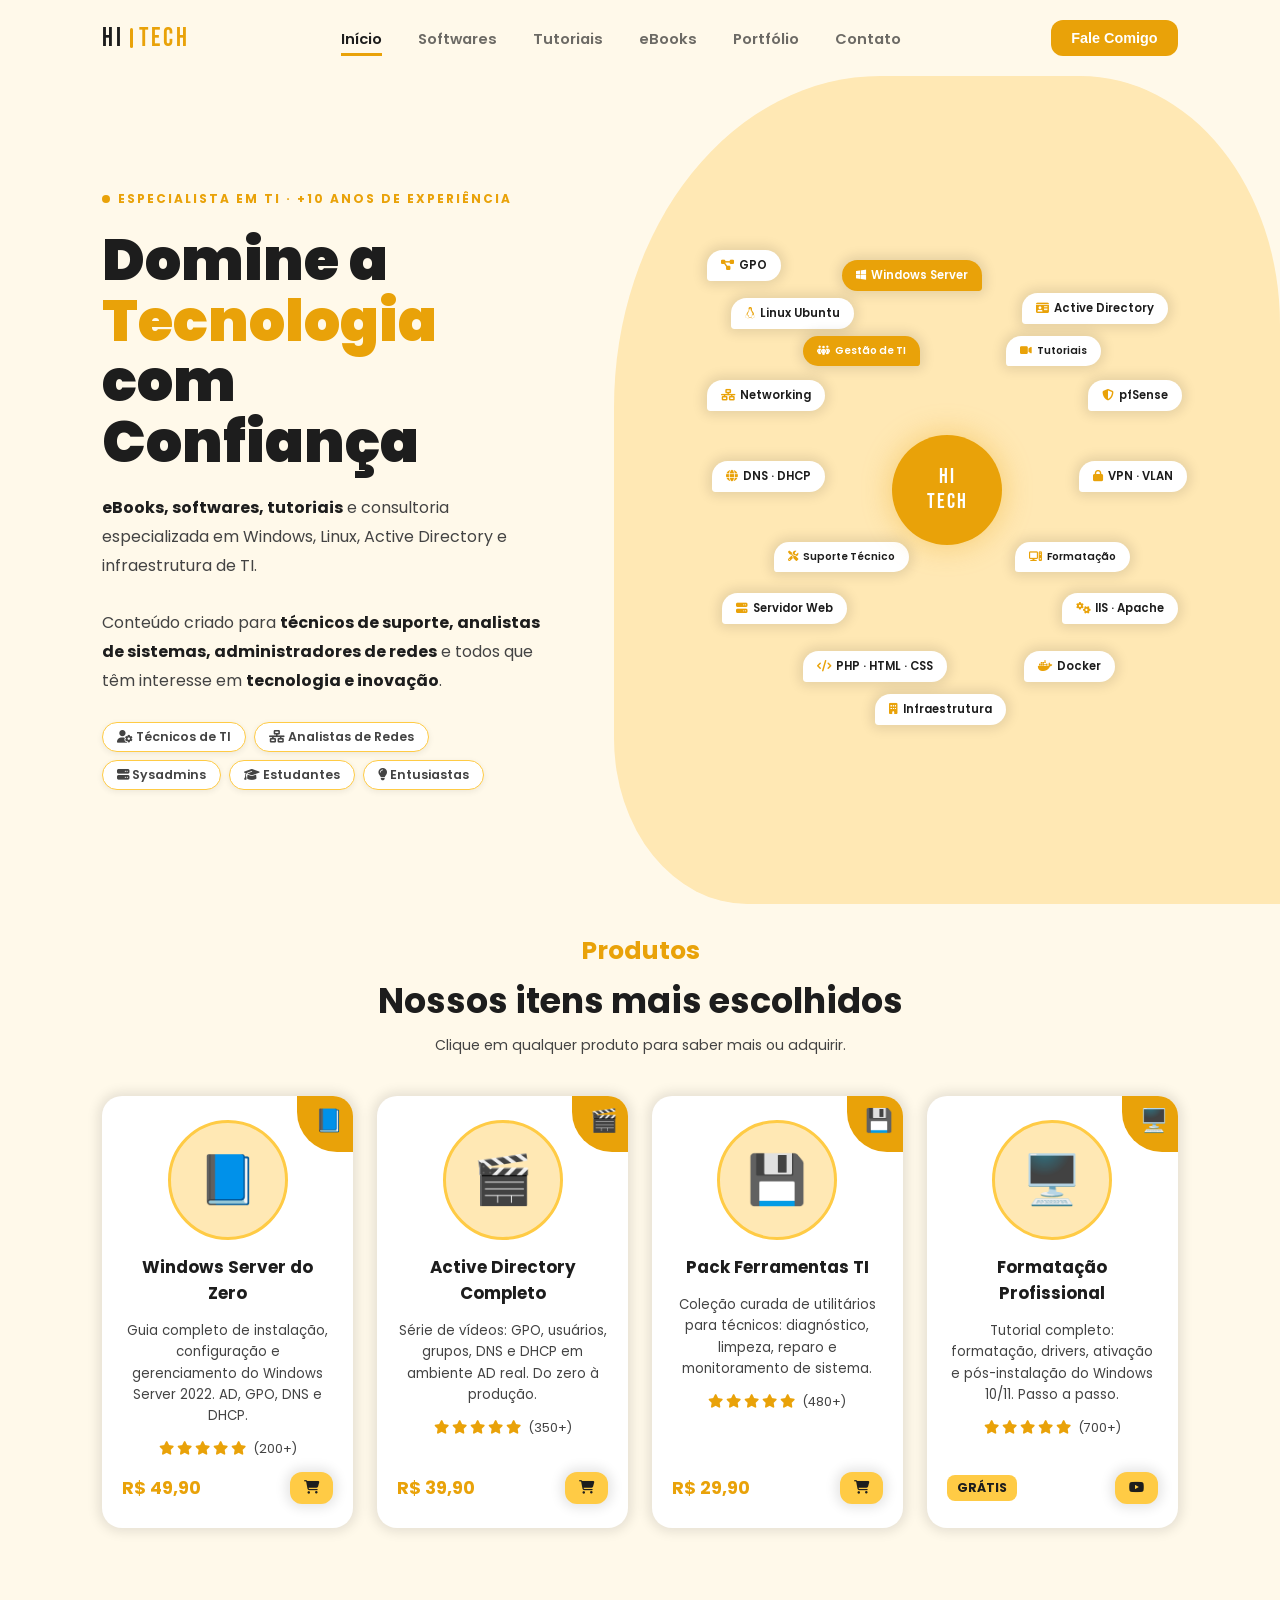
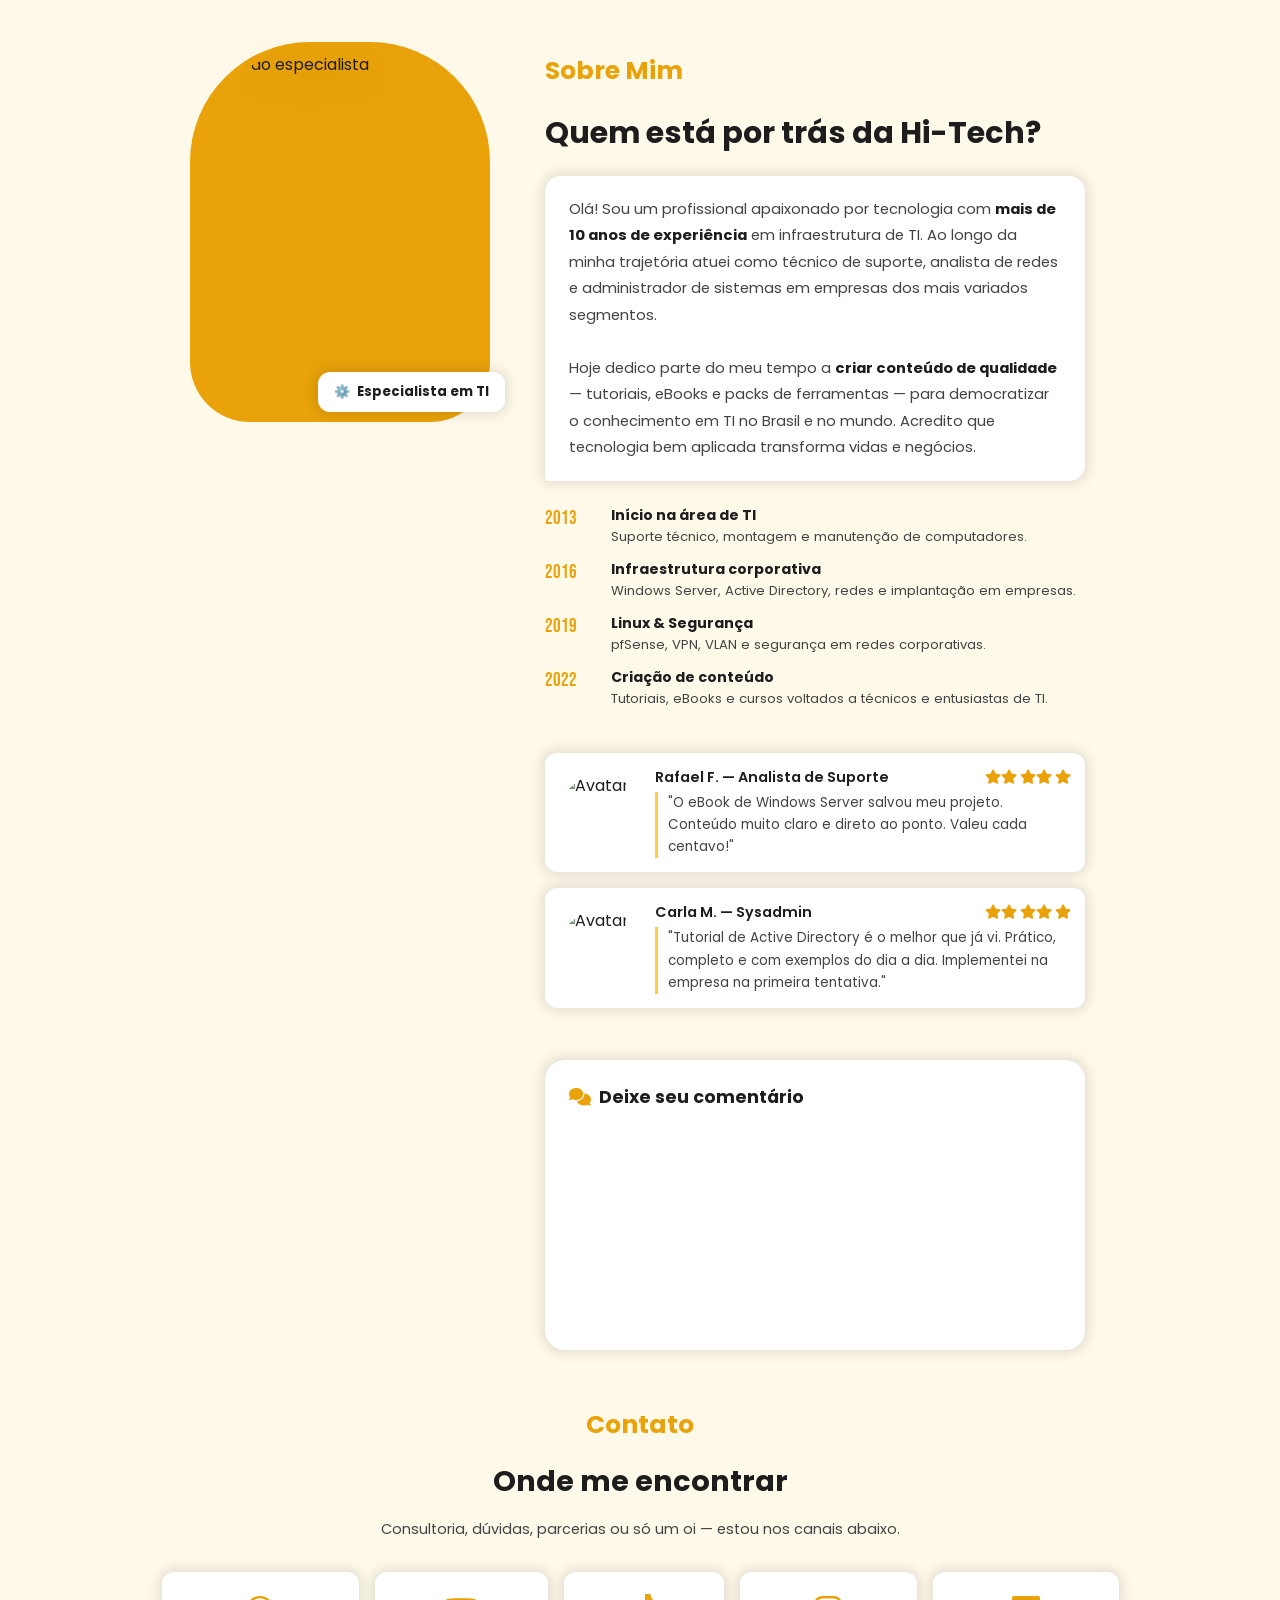
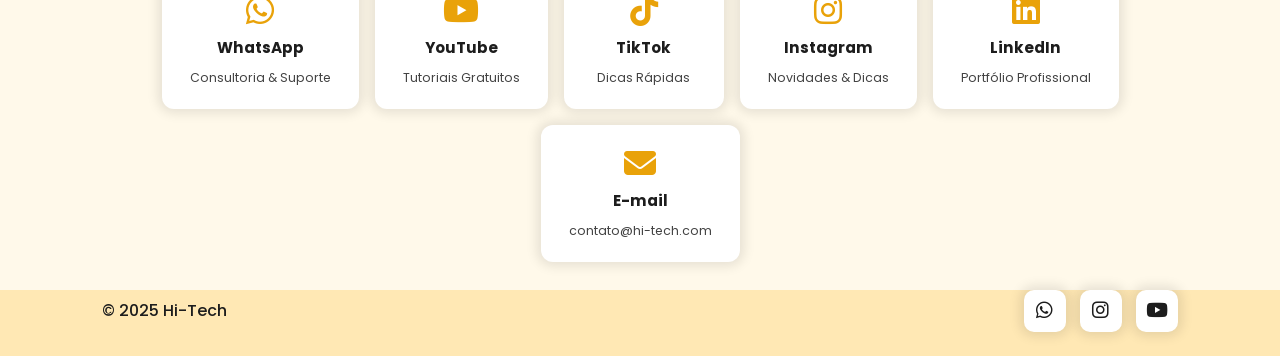
==== index.html @ 8434e44f "Inicioa de Upload da Landing page no Github" ====
<!DOCTYPE html>
<html lang="pt-br">
<head>
  <meta charset="UTF-8" />
  <meta name="viewport" content="width=device-width, initial-scale=1.0" />
  <title>Hi-Tech | Tecnologia & Soluções</title>

  <!-- Font Awesome -->
  <link rel="stylesheet" href="https://cdnjs.cloudflare.com/ajax/libs/font-awesome/6.5.1/css/all.min.css" crossorigin="anonymous" referrerpolicy="no-referrer" />
  <!-- Google Fonts -->
  <link href="https://fonts.googleapis.com/css2?family=Poppins:wght@300;400;500;600;700;800;900&family=Bebas+Neue&display=swap" rel="stylesheet" />
  <!-- jQuery + ScrollReveal -->
  <script src="https://cdnjs.cloudflare.com/ajax/libs/jquery/3.7.1/jquery.min.js" crossorigin="anonymous"></script>
  <script src="https://unpkg.com/scrollreveal"></script>

  <style>
    /* =============================================
       VARIÁVEIS — edite aqui para trocar cores
       ============================================= */
    :root {
      --primary-bg:   #fff9ea;   /* fundo geral */
      --secondary-bg: #ffe8b4;   /* fundo secundário / footer */
      --accent:       #e9a209;   /* laranja/dourado (destaques) */
      --accent-light: #ffcb45;   /* laranja claro (botões) */
      --accent-hover: #f8d477;   /* hover dos botões */
      --dark:         #1d1d1d;   /* texto escuro */
      --white:        #ffffff;
      --muted:        #434343;
      --shadow:       0 0 12px 4px rgba(0,0,0,.10);
      --radius:       12px;
    }

    /* =============================================
       RESET & BASE
       ============================================= */
    *, *::before, *::after { margin:0; padding:0; box-sizing:border-box; }
    html   { scroll-behavior:smooth; }
    body   { font-family:'Poppins',sans-serif; background:var(--primary-bg); color:var(--dark); }
    section{ padding:28px 8%; }
    a      { text-decoration:none; color:inherit; }
    ul     { list-style:none; }
    img    { display:block; max-width:100%; }

    /* =============================================
       BOTÃO PADRÃO
       ============================================= */
    .btn-default {
      border:none; cursor:pointer; font-family:'Poppins',sans-serif; font-weight:600;
      background:var(--accent-light); border-radius:var(--radius);
      padding:10px 18px; box-shadow:var(--shadow);
      transition:background .3s ease; display:inline-flex; align-items:center; justify-content:center; gap:6px;
    }
    .btn-default:hover { background:var(--accent-hover); }

    /* =============================================
       TÍTULOS DE SEÇÃO
       ============================================= */
    .section-title    { color:var(--accent); font-size:1.563rem; }
    .section-subtitle { font-size:2.1875rem; font-weight:700; }

    /* =============================================
       HEADER / NAVBAR
       ============================================= */
    header {
      width:100%; padding:20px 8%; position:sticky; top:0;
      background:var(--primary-bg); z-index:100; transition:box-shadow .3s;
    }
    #navbar {
      display:flex; align-items:center; justify-content:space-between; gap:16px;
    }

    /* ── Logo ── */
    #nav_logo {
      font-family:'Bebas Neue',sans-serif; font-size:1.6rem; letter-spacing:3px;
      color:var(--dark); display:flex; align-items:center; gap:6px;
      text-decoration:none; flex-shrink:0;
    }
    #nav_logo .logo-dash { width:3px; height:20px; background:var(--accent); border-radius:2px; display:inline-block; }
    #nav_logo em { color:var(--accent); font-style:normal; }

    /* ── Links centrais ── */
    #nav_list {
      display:flex; gap:36px; align-items:center;
      /* centraliza em relação ao flex container */
      flex:1; justify-content:center;
    }
    .nav-item a {
      color:rgba(29,29,29,.65); font-weight:600; font-size:.92rem;
      transition:color .2s; padding-bottom:4px;
    }
    .nav-item.active a,
    .nav-item a:hover { color:var(--dark); border-bottom:3px solid var(--accent); }

    /* ── Botão Contato ── */
    #navbar .btn-contact {
      flex-shrink:0; background:var(--accent); color:var(--white);
      border-radius:var(--radius); padding:10px 20px; font-weight:700; font-size:.9rem;
      border:none; cursor:pointer; transition:background .3s; white-space:nowrap;
    }
    #navbar .btn-contact:hover { background:var(--accent-light); color:var(--dark); }

    /* ── Mobile ── */
    #mobile_btn {
      display:none; border:none; background:transparent;
      font-size:1.5rem; cursor:pointer; color:var(--dark);
    }
    #mobile_menu { display:none; flex-direction:column; align-items:center; gap:12px; padding:12px 0; }
    #mobile_menu.active { display:flex; }
    #mobile_nav_list { display:flex; flex-direction:column; gap:10px; text-align:center; }
    #mobile_nav_list .nav-item a { font-size:1rem; }

    @media(max-width:1000px){
      #nav_list, #navbar .btn-contact { display:none; }
      #mobile_btn { display:block; }
    }

    /* =============================================
       HERO (#home)
       ============================================= */
    #home {
      display:flex; min-height:calc(100vh - 72px);
      position:relative; align-items:center; overflow:hidden;
    }

    /* Forma arredondada à direita */
    #home .shape {
      background:var(--secondary-bg); width:52%; height:100%;
      position:absolute; border-radius:40% 30% 0 20%; top:0; right:0; z-index:1;
    }

    /* Texto esquerdo */
    #cta {
      width:42%; display:flex; flex-direction:column; gap:22px;
      position:relative; z-index:3;
    }
    #cta .tag {
      display:inline-flex; align-items:center; gap:8px;
      font-size:.75rem; font-weight:700; letter-spacing:2px;
      text-transform:uppercase; color:var(--accent);
    }
    #cta .tag::before {
      content:''; width:8px; height:8px; border-radius:50%;
      background:var(--accent); animation:blink 1.8s infinite;
    }
    @keyframes blink { 0%,100%{opacity:1} 50%{opacity:.3} }

    #cta h1 {
      font-size:clamp(2.2rem,4.5vw,3.6rem); line-height:1.05; font-weight:900; color:var(--dark);
    }
    #cta h1 span { color:var(--accent); }

    #cta .description {
      font-size:1rem; color:var(--muted); line-height:1.8; max-width:460px;
    }
    #cta .description strong { color:var(--dark); }

    /* Público-alvo chips */
    #audience {
      display:flex; flex-wrap:wrap; gap:8px; margin-top:4px;
    }
    .audience-chip {
      background:var(--white); border:1px solid var(--accent-light);
      border-radius:20px; padding:5px 14px; font-size:.78rem; font-weight:600;
      color:var(--muted); box-shadow:0 2px 6px rgba(0,0,0,.07);
    }

    /* Banner direito — word cloud */
    #banner {
      position:absolute; right:0; top:0; width:52%; height:100%;
      z-index:2; display:flex; align-items:center; justify-content:center; overflow:hidden;
    }
    .word-cloud {
      position:relative; width:480px; height:480px;
    }
    /* centro */
    .wc-center {
      position:absolute; top:50%; left:50%; transform:translate(-50%,-50%);
      width:110px; height:110px; background:var(--accent);
      border-radius:50%; display:flex; align-items:center; justify-content:center;
      font-family:'Bebas Neue',sans-serif; font-size:1.3rem; letter-spacing:2px;
      color:var(--white); text-align:center; line-height:1.2;
      box-shadow:0 0 30px rgba(233,162,9,.4); z-index:5;
    }
    /* balão genérico */
    .wc-tag {
      position:absolute; background:var(--white);
      border-radius:18px 18px 18px 4px;
      padding:7px 14px; font-size:.72rem; font-weight:600;
      color:var(--dark); box-shadow:var(--shadow);
      white-space:nowrap; z-index:4;
      transition:transform .3s, box-shadow .3s;
      animation:float 4s ease-in-out infinite;
    }
    .wc-tag:hover { transform:scale(1.08) !important; box-shadow:0 6px 18px rgba(0,0,0,.15); }
    .wc-tag.hi    { background:var(--accent); color:var(--white); border-radius:18px 18px 4px 18px; }
    .wc-tag i     { margin-right:5px; color:var(--accent); }
    .wc-tag.hi i  { color:var(--white); }

    @keyframes float {
      0%,100% { transform:translateY(0); }
      50%      { transform:translateY(-7px); }
    }

    /* posições dos balões — ajuste à vontade */
    .wc-tag:nth-child(2)  { top:2%;   left:28%; animation-delay:0s }
    .wc-tag:nth-child(3)  { top:10%;  left:5%;  animation-delay:.5s }
    .wc-tag:nth-child(4)  { top:9%;   right:4%; animation-delay:.3s }
    .wc-tag:nth-child(5)  { top:27%;  left:0%;  animation-delay:.8s }
    .wc-tag:nth-child(6)  { top:27%;  right:1%; animation-delay:.2s }
    .wc-tag:nth-child(7)  { top:44%;  left:1%;  animation-delay:1s  }
    .wc-tag:nth-child(8)  { top:44%;  right:0%; animation-delay:.6s }
    .wc-tag:nth-child(9)  { bottom:22%;left:3%; animation-delay:.4s }
    .wc-tag:nth-child(10) { bottom:22%;right:2%;animation-delay:.9s }
    .wc-tag:nth-child(11) { bottom:10%;left:20%;animation-delay:.1s }
    .wc-tag:nth-child(12) { bottom:10%;right:15%;animation-delay:.7s}
    .wc-tag:nth-child(13) { bottom:1%; left:35%; animation-delay:.5s}
    .wc-tag:nth-child(14) { top:18%;  left:20%; animation-delay:.3s; font-size:.65rem }
    .wc-tag:nth-child(15) { top:18%;  right:18%;animation-delay:.6s; font-size:.65rem }
    .wc-tag:nth-child(16) { bottom:33%;left:14%;animation-delay:.8s; font-size:.65rem }
    .wc-tag:nth-child(17) { bottom:33%;right:12%;animation-delay:.2s;font-size:.65rem }

    @media(max-width:900px){
      #home { flex-direction:column; min-height:auto; padding-top:20px; }
      #home .shape, #banner { display:none; }
      #cta { width:100%; text-align:center; align-items:center; }
    }

    /* =============================================
       PRODUTOS (#products)
       ============================================= */
    #products {
      display:flex; flex-direction:column; align-items:center;
      min-height:80vh; background:var(--primary-bg);
    }
    #products .section-title { margin-bottom:4px; }
    #products .section-subtitle { margin-bottom:8px; }
    .products-note { font-size:.88rem; color:var(--muted); margin-bottom:32px; }

    #product-grid {
      width:100%; display:flex; justify-content:center;
      flex-wrap:wrap; gap:24px; margin-top:8px;
    }

    .product-card {
      background:var(--white); border-radius:20px;
      padding:24px 20px; width:calc(25% - 18px); min-width:220px;
      box-shadow:var(--shadow); position:relative; overflow:hidden;
      display:flex; flex-direction:column; align-items:center; gap:14px;
      transition:transform .3s, box-shadow .3s;
    }
    .product-card:hover { transform:translateY(-6px); box-shadow:0 12px 28px rgba(0,0,0,.13); }

    /* badge tipo */
    .product-card .prod-badge {
      position:absolute; top:-8px; right:-8px;
      background:var(--accent); color:var(--white);
      width:64px; height:64px; border-radius:0 18px 0 40px;
      display:flex; align-items:center; justify-content:center;
      font-size:1.4rem;
    }

    /* ícone / imagem do produto — 120×120 círculo */
    .prod-img-wrap {
      width:120px; height:120px; border-radius:50%;
      background:var(--secondary-bg); display:flex; align-items:center; justify-content:center;
      overflow:hidden; border:3px solid var(--accent-light);
    }
    .prod-img-wrap img  { width:100%; height:100%; object-fit:cover; }
    .prod-img-wrap span { font-size:3rem; } /* emoji fallback */

    .product-card h3 { font-size:1.05rem; font-weight:700; text-align:center; }
    .product-card .prod-desc { font-size:.83rem; color:var(--muted); text-align:center; line-height:1.6; }

    .prod-rate { display:flex; gap:3px; align-items:center; }
    .prod-rate i { color:var(--accent); font-size:.85rem; }
    .prod-rate span { font-size:.8rem; color:var(--muted); margin-left:4px; }

    .prod-footer {
      width:100%; display:flex; align-items:center;
      justify-content:space-between; margin-top:auto;
    }
    .prod-footer h4 { font-size:1.1rem; color:var(--accent); font-weight:700; }
    .prod-footer .btn-default { padding:9px 14px; font-size:.85rem; }
    .prod-footer .free-badge {
      background:var(--accent-light); border-radius:8px;
      padding:4px 10px; font-size:.78rem; font-weight:700; color:var(--dark);
    }

    @media(max-width:1000px){ .product-card { width:calc(50% - 12px); } }
    @media(max-width:580px) { .product-card { width:100%; } }

    /* =============================================
       SOBRE MIM + DEPOIMENTOS (#about)
       ============================================= */
    #about {
      display:flex; align-items:flex-start;
      justify-content:center; gap:60px;
      min-height:80vh; flex-wrap:wrap;
      background:var(--primary-bg);
    }

    /* ── Foto ── */
    #about-photo-wrap {
      flex-shrink:0; display:flex; flex-direction:column;
      align-items:center; gap:0; position:relative;
    }
    #about-photo-bg {
      width:300px; height:380px;
      background:var(--accent); border-radius:120px 120px 60px 60px;
      position:absolute; bottom:0; left:50%; transform:translateX(-50%);
      z-index:0;
    }
    #about-photo {
      width:290px; height:370px; object-fit:cover; object-position:top center;
      border-radius:110px 110px 55px 55px;
      position:relative; z-index:1;
      /* ↓ substitua chef.png pela sua foto */
      filter:drop-shadow(0 8px 18px rgba(0,0,0,.18));
    }
    /* ── badge flutuante ── */
    .about-badge {
      position:absolute; bottom:10px; right:-20px; z-index:2;
      background:var(--white); border-radius:var(--radius);
      padding:10px 16px; box-shadow:var(--shadow);
      font-size:.82rem; font-weight:700; white-space:nowrap;
    }
    .about-badge span { color:var(--accent); margin-right:4px; }

    /* ── Conteúdo ── */
    #about-content {
      flex:1; min-width:280px; max-width:540px;
      display:flex; flex-direction:column; gap:20px;
    }
    #about-content .section-title    { margin-bottom:0; }
    #about-content .section-subtitle { font-size:1.9rem; }

    /* balão "sobre mim" */
    .about-bubble {
      background:var(--white); border-radius:16px 16px 16px 4px;
      padding:20px 24px; box-shadow:var(--shadow);
      font-size:.92rem; color:var(--muted); line-height:1.8;
      position:relative;
    }
    .about-bubble strong { color:var(--dark); }

    /* timeline rápida */
    .about-timeline { display:flex; flex-direction:column; gap:12px; margin-top:4px; }
    .tl-item { display:flex; gap:14px; align-items:flex-start; }
    .tl-year {
      flex-shrink:0; width:52px; font-family:'Bebas Neue',sans-serif;
      font-size:1.2rem; color:var(--accent); padding-top:2px;
    }
    .tl-text h4 { font-size:.88rem; font-weight:700; }
    .tl-text p  { font-size:.82rem; color:var(--muted); line-height:1.6; }

    /* ── Depoimentos ── */
    #feedbacks {
      display:flex; flex-direction:column; gap:16px; margin-top:24px;
    }
    .feedback {
      display:flex; align-items:center; gap:16px;
      background:var(--white); padding:14px; border-radius:var(--radius);
      box-shadow:var(--shadow);
    }
    .feedback-avatar {
      width:80px; height:80px; border-radius:50%; object-fit:cover; flex-shrink:0;
    }
    .feedback-content p { display:flex; justify-content:space-between; font-weight:600; font-size:.9rem; }
    .feedback-content p span { color:var(--accent); }
    .feedback-content blockquote {
      font-size:.84rem; color:var(--muted); line-height:1.65; margin-top:4px;
      border-left:3px solid var(--accent-light); padding-left:10px;
    }

    /* ── Disqus ── */
    #disqus-wrap {
      width:100%; margin-top:32px;
      background:var(--white); border-radius:20px;
      padding:24px; box-shadow:var(--shadow);
    }
    #disqus-wrap h3 {
      font-size:1.1rem; font-weight:700; margin-bottom:16px;
      color:var(--dark); display:flex; align-items:center; gap:8px;
    }
    #disqus-wrap h3 i { color:var(--accent); }
    #disqus_thread { min-height:200px; }

    @media(max-width:900px){
      #about { flex-direction:column; align-items:center; }
      #about-content { max-width:100%; }
      #about-photo-wrap { display:none; }   /* esconde foto em mobile pequeno */
    }

    /* =============================================
       CONTATO (#contact)
       ============================================= */
    #contact {
      background:var(--primary-bg);
      display:flex; flex-direction:column; align-items:center; gap:16px;
    }
    #contact .section-subtitle { font-size:1.8rem; }

    #contact-cards {
      display:flex; flex-wrap:wrap; justify-content:center;
      gap:16px; margin-top:16px; width:100%;
    }
    .contact-card {
      background:var(--white); border-radius:var(--radius);
      padding:22px 28px; min-width:160px; text-align:center;
      box-shadow:var(--shadow); text-decoration:none; color:var(--dark);
      transition:transform .3s, box-shadow .3s;
      display:flex; flex-direction:column; align-items:center; gap:10px;
    }
    .contact-card:hover { transform:translateY(-5px); box-shadow:0 10px 24px rgba(0,0,0,.13); }
    .contact-card i { font-size:2rem; color:var(--accent); }
    .contact-card h4 { font-size:.95rem; font-weight:700; }
    .contact-card p  { font-size:.78rem; color:var(--muted); }

    /* =============================================
       FOOTER
       ============================================= */
    footer { background:var(--secondary-bg); }
    footer img { width:100%; }
    #footer_items {
      display:flex; justify-content:space-between; align-items:center;
      padding:0 8% 24px;
    }
    #copyright { font-weight:500; }
    .social-btns { display:flex; gap:14px; }
    .social-btns a {
      width:42px; height:42px; background:var(--white);
      border-radius:10px; display:flex; align-items:center; justify-content:center;
      font-size:1.2rem; color:var(--dark); box-shadow:var(--shadow);
      transition:box-shadow .3s;
    }
    .social-btns a:hover { box-shadow:0 0 14px 6px rgba(0,0,0,.12); }

    @media(max-width:600px){
      #footer_items { flex-direction:column; gap:16px; }
    }

    /* =============================================
       UTILITÁRIOS
       ============================================= */
    .sr-only { position:absolute; width:1px; height:1px; overflow:hidden; clip:rect(0,0,0,0); }
  </style>
</head>
<body>

<!-- ═══════════════════════════
     HEADER
═══════════════════════════ -->
<header>
  <nav id="navbar">

    <!-- ── LOGO ─────────────────────────────────
         Para mudar: altere o texto abaixo        -->
    <a id="nav_logo" href="#home">
      HI<span class="logo-dash"></span><em>TECH</em>
    </a>

    <!-- ── MENU CENTRAL ─────────────────────────
         Para adicionar/remover links edite aqui  -->
    <ul id="nav_list">
      <li class="nav-item active"><a href="#home">Início</a></li>
      <li class="nav-item"><a href="#products">Softwares</a></li>
      <li class="nav-item"><a href="#products">Tutoriais</a></li>
      <li class="nav-item"><a href="#products">eBooks</a></li>
      <li class="nav-item"><a href="#about">Portfólio</a></li>
      <li class="nav-item"><a href="#contact">Contato</a></li>
    </ul>

    <!-- ── BOTÃO CONTATO ──────────────────────── -->
    <button class="btn-contact" onclick="document.getElementById('contact').scrollIntoView({behavior:'smooth'})">
      Fale Comigo
    </button>

    <!-- ── BOTÃO MOBILE ───────────────────────── -->
    <button id="mobile_btn" aria-label="Abrir menu">
      <i class="fa-solid fa-bars"></i>
    </button>
  </nav>

  <!-- Menu mobile -->
  <div id="mobile_menu">
    <ul id="mobile_nav_list">
      <li class="nav-item"><a href="#home">Início</a></li>
      <li class="nav-item"><a href="#products">Produtos</a></li>
      <li class="nav-item"><a href="#about">Sobre Mim</a></li>
      <li class="nav-item"><a href="#contact">Contato</a></li>
    </ul>
    <button class="btn-contact" style="margin-top:8px"
      onclick="document.getElementById('contact').scrollIntoView({behavior:'smooth'})">
      Fale Comigo
    </button>
  </div>
</header>


<!-- ═══════════════════════════
     HERO
═══════════════════════════ -->
<section id="home">
  <div class="shape"></div>

  <!-- ── CTA ESQUERDO ────────────────────────────────────────────
       Para editar: altere os textos entre as tags abaixo          -->
  <div id="cta">

    <div class="tag">Especialista em TI · +10 Anos de Experiência</div>

    <h1>
      Domine a<br>
      <span>Tecnologia</span><br>
      com Confiança
    </h1>

    <!-- Subtítulo / descrição -->
    <p class="description">
      <strong>eBooks, softwares, tutoriais</strong> e consultoria especializada em
      Windows, Linux, Active Directory e infraestrutura de TI.<br><br>
      Conteúdo criado para <strong>técnicos de suporte, analistas de sistemas,
      administradores de redes</strong> e todos que têm interesse em
      <strong>tecnologia e inovação</strong>.
    </p>

    <!-- Público-alvo chips — adicione ou remova chips aqui -->
    <div id="audience">
      <span class="audience-chip"><i class="fa-solid fa-user-gear"></i> Técnicos de TI</span>
      <span class="audience-chip"><i class="fa-solid fa-network-wired"></i> Analistas de Redes</span>
      <span class="audience-chip"><i class="fa-solid fa-server"></i> Sysadmins</span>
      <span class="audience-chip"><i class="fa-solid fa-graduation-cap"></i> Estudantes</span>
      <span class="audience-chip"><i class="fa-solid fa-lightbulb"></i> Entusiastas</span>
    </div>

  </div><!-- /#cta -->

  <!-- ── NUVEM DE PALAVRAS DIREITA ────────────────────────────────
       Para adicionar termos: copie um .wc-tag e edite o texto      -->
  <div id="banner">
    <div class="word-cloud">
      <!-- Centro -->
      <div class="wc-center">HI<br>TECH</div>

      <!-- Balões — edite os textos à vontade -->
      <div class="wc-tag hi"><i class="fa-brands fa-windows"></i>Windows Server</div>
      <div class="wc-tag"><i class="fa-brands fa-linux"></i>Linux Ubuntu</div>
      <div class="wc-tag"><i class="fa-solid fa-id-card"></i>Active Directory</div>
      <div class="wc-tag"><i class="fa-solid fa-network-wired"></i>Networking</div>
      <div class="wc-tag"><i class="fa-solid fa-shield-halved"></i>pfSense</div>
      <div class="wc-tag"><i class="fa-solid fa-globe"></i>DNS · DHCP</div>
      <div class="wc-tag"><i class="fa-solid fa-lock"></i>VPN · VLAN</div>
      <div class="wc-tag"><i class="fa-solid fa-server"></i>Servidor Web</div>
      <div class="wc-tag"><i class="fa-solid fa-gears"></i>IIS · Apache</div>
      <div class="wc-tag"><i class="fa-solid fa-code"></i>PHP · HTML · CSS</div>
      <div class="wc-tag"><i class="fa-brands fa-docker"></i>Docker</div>
      <div class="wc-tag"><i class="fa-solid fa-building"></i>Infraestrutura</div>
      <div class="wc-tag hi"><i class="fa-solid fa-people-group"></i>Gestão de TI</div>
      <div class="wc-tag"><i class="fa-solid fa-video"></i>Tutoriais</div>
      <div class="wc-tag"><i class="fa-solid fa-screwdriver-wrench"></i>Suporte Técnico</div>
      <div class="wc-tag"><i class="fa-solid fa-computer"></i>Formatação</div>
      <div class="wc-tag"><i class="fa-solid fa-diagram-project"></i>GPO</div>
    </div>
  </div>

</section><!-- /#home -->


<!-- ═══════════════════════════
     PRODUTOS
═══════════════════════════ -->
<section id="products">
  <!-- ── Títulos ─────────────────────────────────
       Edite as strings abaixo para mudar os textos -->
  <h2 class="section-title">Produtos</h2>
  <h3 class="section-subtitle">Nossos itens mais escolhidos</h3>
  <p class="products-note">Clique em qualquer produto para saber mais ou adquirir.</p>

  <div id="product-grid">

    <!-- ══════════════════════════════════════════
         CARD DE PRODUTO — copie este bloco para
         adicionar mais produtos
         ══════════════════════════════════════════
      Campos para editar:
        • prod-badge emoji/ícone (tipo do produto)
        • prod-img-wrap → coloque <img src="sua-imagem.png"> ou deixe o emoji
        • h3 → nome do produto
        • prod-desc → descrição curta
        • prod-rate → estrelas + avaliações
        • prod-footer h4 → preço  (ou use <span class="free-badge">GRÁTIS</span>)
        • href do botão → link Hotmart / Kirvano / etc.
    -->

    <!-- Card 1 — eBook -->
    <div class="product-card">
      <div class="prod-badge">📘</div>
      <div class="prod-img-wrap">
        <!--
          Para usar imagem real:
          <img src="imagens/ebook-winserver.png" alt="eBook Windows Server">
        -->
        <span>📘</span>
      </div>
      <h3>Windows Server do Zero</h3>
      <p class="prod-desc">
        Guia completo de instalação, configuração e gerenciamento do
        Windows Server 2022. AD, GPO, DNS e DHCP.
      </p>
      <div class="prod-rate">
        <i class="fa-solid fa-star"></i><i class="fa-solid fa-star"></i>
        <i class="fa-solid fa-star"></i><i class="fa-solid fa-star"></i>
        <i class="fa-solid fa-star"></i>
        <span>(200+)</span>
      </div>
      <div class="prod-footer">
        <h4>R$ 49,90</h4>
        <!-- Troque o href pelo link real (Hotmart, Kirvano…) -->
        <a href="#" class="btn-default"><i class="fa-solid fa-cart-shopping"></i></a>
      </div>
    </div>

    <!-- Card 2 — Tutorial -->
    <div class="product-card">
      <div class="prod-badge">🎬</div>
      <div class="prod-img-wrap"><span>🎬</span></div>
      <h3>Active Directory Completo</h3>
      <p class="prod-desc">
        Série de vídeos: GPO, usuários, grupos, DNS e DHCP em
        ambiente AD real. Do zero à produção.
      </p>
      <div class="prod-rate">
        <i class="fa-solid fa-star"></i><i class="fa-solid fa-star"></i>
        <i class="fa-solid fa-star"></i><i class="fa-solid fa-star"></i>
        <i class="fa-solid fa-star"></i>
        <span>(350+)</span>
      </div>
      <div class="prod-footer">
        <h4>R$ 39,90</h4>
        <a href="#" class="btn-default"><i class="fa-solid fa-cart-shopping"></i></a>
      </div>
    </div>

    <!-- Card 3 — Software -->
    <div class="product-card">
      <div class="prod-badge">💾</div>
      <div class="prod-img-wrap"><span>💾</span></div>
      <h3>Pack Ferramentas TI</h3>
      <p class="prod-desc">
        Coleção curada de utilitários para técnicos: diagnóstico,
        limpeza, reparo e monitoramento de sistema.
      </p>
      <div class="prod-rate">
        <i class="fa-solid fa-star"></i><i class="fa-solid fa-star"></i>
        <i class="fa-solid fa-star"></i><i class="fa-solid fa-star"></i>
        <i class="fa-solid fa-star"></i>
        <span>(480+)</span>
      </div>
      <div class="prod-footer">
        <h4>R$ 29,90</h4>
        <a href="#" class="btn-default"><i class="fa-solid fa-cart-shopping"></i></a>
      </div>
    </div>

    <!-- Card 4 — Grátis -->
    <div class="product-card">
      <div class="prod-badge">🖥️</div>
      <div class="prod-img-wrap"><span>🖥️</span></div>
      <h3>Formatação Profissional</h3>
      <p class="prod-desc">
        Tutorial completo: formatação, drivers, ativação e
        pós-instalação do Windows 10/11. Passo a passo.
      </p>
      <div class="prod-rate">
        <i class="fa-solid fa-star"></i><i class="fa-solid fa-star"></i>
        <i class="fa-solid fa-star"></i><i class="fa-solid fa-star"></i>
        <i class="fa-solid fa-star"></i>
        <span>(700+)</span>
      </div>
      <div class="prod-footer">
        <span class="free-badge">GRÁTIS</span>
        <a href="#" class="btn-default"><i class="fa-brands fa-youtube"></i></a>
      </div>
    </div>

  </div><!-- /#product-grid -->
</section>


<!-- ═══════════════════════════
     SOBRE MIM + DEPOIMENTOS
═══════════════════════════ -->
<section id="about">

  <!-- ── FOTO ────────────────────────────────────
       Troque chef.png pela sua foto real          -->
  <div id="about-photo-wrap">
    <div id="about-photo-bg"></div>
    <img id="about-photo"
         src="chef.png"
         alt="Foto do especialista"
         title="Substitua chef.png pela sua foto" />
    <div class="about-badge">
      <span>⚙️</span> Especialista em TI
    </div>
  </div>

  <!-- ── CONTEÚDO ────────────────────────────────
       Edite os textos abaixo à vontade            -->
  <div id="about-content">

    <h2 class="section-title">Sobre Mim</h2>
    <h3 class="section-subtitle">Quem está por trás da Hi-Tech?</h3>

    <!-- Balão de apresentação -->
    <div class="about-bubble">
      <!--
        ↓ EDITE ESTE TEXTO COM SUA BIO REAL ↓
      -->
      Olá! Sou um profissional apaixonado por tecnologia com
      <strong>mais de 10 anos de experiência</strong> em infraestrutura de TI.
      Ao longo da minha trajetória atuei como técnico de suporte, analista de redes
      e administrador de sistemas em empresas dos mais variados segmentos.<br><br>
      Hoje dedico parte do meu tempo a <strong>criar conteúdo de qualidade</strong> —
      tutoriais, eBooks e packs de ferramentas — para democratizar o conhecimento em TI
      no Brasil e no mundo. Acredito que tecnologia bem aplicada transforma vidas e negócios.
    </div>

    <!-- Timeline rápida -->
    <div class="about-timeline">
      <!-- Edite ano e descrição de cada etapa -->
      <div class="tl-item">
        <div class="tl-year">2013</div>
        <div class="tl-text">
          <h4>Início na área de TI</h4>
          <p>Suporte técnico, montagem e manutenção de computadores.</p>
        </div>
      </div>
      <div class="tl-item">
        <div class="tl-year">2016</div>
        <div class="tl-text">
          <h4>Infraestrutura corporativa</h4>
          <p>Windows Server, Active Directory, redes e implantação em empresas.</p>
        </div>
      </div>
      <div class="tl-item">
        <div class="tl-year">2019</div>
        <div class="tl-text">
          <h4>Linux & Segurança</h4>
          <p>pfSense, VPN, VLAN e segurança em redes corporativas.</p>
        </div>
      </div>
      <div class="tl-item">
        <div class="tl-year">2022</div>
        <div class="tl-text">
          <h4>Criação de conteúdo</h4>
          <p>Tutoriais, eBooks e cursos voltados a técnicos e entusiastas de TI.</p>
        </div>
      </div>
    </div>

    <!-- ── Depoimentos fixos (visuais) ───────────────
         Adicione/remova .feedback conforme necessário  -->
    <div id="feedbacks">

      <div class="feedback">
        <!-- Troque avatar.png por uma foto real (ou deixe como placeholder) -->
        <img src="avatar.png" class="feedback-avatar" alt="Avatar">
        <div class="feedback-content">
          <p>Rafael F. — Analista de Suporte
            <span>
              <i class="fa-solid fa-star"></i><i class="fa-solid fa-star"></i>
              <i class="fa-solid fa-star"></i><i class="fa-solid fa-star"></i>
              <i class="fa-solid fa-star"></i>
            </span>
          </p>
          <blockquote>
            "O eBook de Windows Server salvou meu projeto. Conteúdo muito claro e
            direto ao ponto. Valeu cada centavo!"
          </blockquote>
        </div>
      </div>

      <div class="feedback">
        <img src="avatar.png" class="feedback-avatar" alt="Avatar">
        <div class="feedback-content">
          <p>Carla M. — Sysadmin
            <span>
              <i class="fa-solid fa-star"></i><i class="fa-solid fa-star"></i>
              <i class="fa-solid fa-star"></i><i class="fa-solid fa-star"></i>
              <i class="fa-solid fa-star"></i>
            </span>
          </p>
          <blockquote>
            "Tutorial de Active Directory é o melhor que já vi. Prático, completo
            e com exemplos do dia a dia. Implementei na empresa na primeira tentativa."
          </blockquote>
        </div>
      </div>

    </div><!-- /#feedbacks -->

    <!-- ── DISQUS (comentários com login social) ──────
         PASSO A PASSO PARA ATIVAR:
         1. Acesse https://disqus.com e crie uma conta gratuita
         2. Clique em "Get Started" → "I want to install Disqus on my site"
         3. Escolha um "Shortname" (ex: hi-tech-br)
         4. Substitua 'SEU-SHORTNAME-AQUI' abaixo pelo shortname escolhido
         5. Pronto! O Disqus permite login com Google, Facebook, Twitter e e-mail
         ─────────────────────────────────────────────── -->
    <div id="disqus-wrap">
      <h3><i class="fa-solid fa-comments"></i> Deixe seu comentário</h3>
      <div id="disqus_thread"></div>
    </div>

  </div><!-- /#about-content -->
</section><!-- /#about -->


<!-- ═══════════════════════════
     CONTATO
═══════════════════════════ -->
<section id="contact">
  <h2 class="section-title">Contato</h2>
  <h3 class="section-subtitle">Onde me encontrar</h3>
  <p style="color:var(--muted);font-size:.9rem">
    Consultoria, dúvidas, parcerias ou só um oi — estou nos canais abaixo.
  </p>

  <!-- ── CARDS DE CONTATO ─────────────────────────
       Para editar: troque href, ícone, h4 e p      -->
  <div id="contact-cards">

    <a href="https://wa.me/55XXXXXXXXXX" class="contact-card" target="_blank" rel="noopener">
      <i class="fa-brands fa-whatsapp"></i>
      <h4>WhatsApp</h4>
      <p>Consultoria & Suporte</p>
    </a>

    <a href="https://youtube.com/@seucanal" class="contact-card" target="_blank" rel="noopener">
      <i class="fa-brands fa-youtube"></i>
      <h4>YouTube</h4>
      <p>Tutoriais Gratuitos</p>
    </a>

    <a href="https://tiktok.com/@seuperfil" class="contact-card" target="_blank" rel="noopener">
      <i class="fa-brands fa-tiktok"></i>
      <h4>TikTok</h4>
      <p>Dicas Rápidas</p>
    </a>

    <a href="https://instagram.com/seuperfil" class="contact-card" target="_blank" rel="noopener">
      <i class="fa-brands fa-instagram"></i>
      <h4>Instagram</h4>
      <p>Novidades & Dicas</p>
    </a>

    <a href="https://linkedin.com/in/seuperfil" class="contact-card" target="_blank" rel="noopener">
      <i class="fa-brands fa-linkedin"></i>
      <h4>LinkedIn</h4>
      <p>Portfólio Profissional</p>
    </a>

    <a href="mailto:contato@hi-tech.com" class="contact-card">
      <i class="fa-solid fa-envelope"></i>
      <h4>E-mail</h4>
      <p>contato@hi-tech.com</p>
    </a>

  </div>
</section>


<!-- ═══════════════════════════
     FOOTER
═══════════════════════════ -->
<footer>
  <!-- wave.svg cria a ondinha decorativa no topo do footer -->
  <img src="wave.svg" alt="">
  <div id="footer_items">
    <!-- Edite o nome e o ano -->
    <span id="copyright">&copy; 2025 Hi-Tech</span>
    <div class="social-btns">
      <a href="https://wa.me/55XXXXXXXXXX" target="_blank"><i class="fa-brands fa-whatsapp"></i></a>
      <a href="https://instagram.com/seuperfil" target="_blank"><i class="fa-brands fa-instagram"></i></a>
      <a href="https://youtube.com/@seucanal" target="_blank"><i class="fa-brands fa-youtube"></i></a>
    </div>
  </div>
</footer>


<!-- ═══════════════════════════
     SCRIPTS
═══════════════════════════ -->
<script>
/* ─────────────────────────────────────────────
   DISQUS — substitua 'SEU-SHORTNAME-AQUI'
   pelo shortname que você criou em disqus.com
   ───────────────────────────────────────────── */
var disqus_config = function () {
  this.page.url = window.location.href;
  this.page.identifier = 'hitech-home';
};
(function() {
  var d = document, s = d.createElement('script');
  // ↓ TROQUE AQUI pelo seu shortname do Disqus
  s.src = 'https://SEU-SHORTNAME-AQUI.disqus.com/embed.js';
  s.setAttribute('data-timestamp', +new Date());
  (d.head || d.body).appendChild(s);
})();
</script>

<script>
$(document).ready(function () {

  /* ── Menu mobile ── */
  $('#mobile_btn').on('click', function () {
    $('#mobile_menu').toggleClass('active');
    $(this).find('i').toggleClass('fa-bars fa-x');
  });

  /* ── Sombra header ao rolar ── */
  const $header = $('header');
  $(window).on('scroll', function () {
    $header.css('box-shadow',
      $(window).scrollTop() > 10
        ? '0 2px 12px rgba(0,0,0,.10)'
        : 'none'
    );
  });

  /* ── Destaque nav item ativo ── */
  const sections  = $('section');
  const navLinks  = $('#nav_list .nav-item');
  $(window).on('scroll', function () {
    const scrollY = $(window).scrollTop() + 80;
    let active = 0;
    sections.each(function (i) {
      if ($(this).offset().top <= scrollY) active = i;
    });
    navLinks.removeClass('active');
    navLinks.eq(active).addClass('active');
  });

  /* ── ScrollReveal ── */
  ScrollReveal().reveal('#cta',          { origin:'left',  duration:1200, distance:'24px' });
  ScrollReveal().reveal('.word-cloud',   { origin:'right', duration:1200, distance:'24px' });
  ScrollReveal().reveal('.product-card', { origin:'bottom',duration:800,  distance:'20px', interval:120 });
  ScrollReveal().reveal('#about-photo-wrap', { origin:'left', duration:1000, distance:'24px' });
  ScrollReveal().reveal('.about-bubble', { origin:'right', duration:900,  distance:'20px' });
  ScrollReveal().reveal('.tl-item',      { origin:'right', duration:700,  distance:'16px', interval:100 });
  ScrollReveal().reveal('.feedback',     { origin:'bottom',duration:700,  distance:'16px', interval:120 });
  ScrollReveal().reveal('.contact-card', { origin:'bottom',duration:700,  distance:'16px', interval:100 });
});
</script>

</body>
</html>
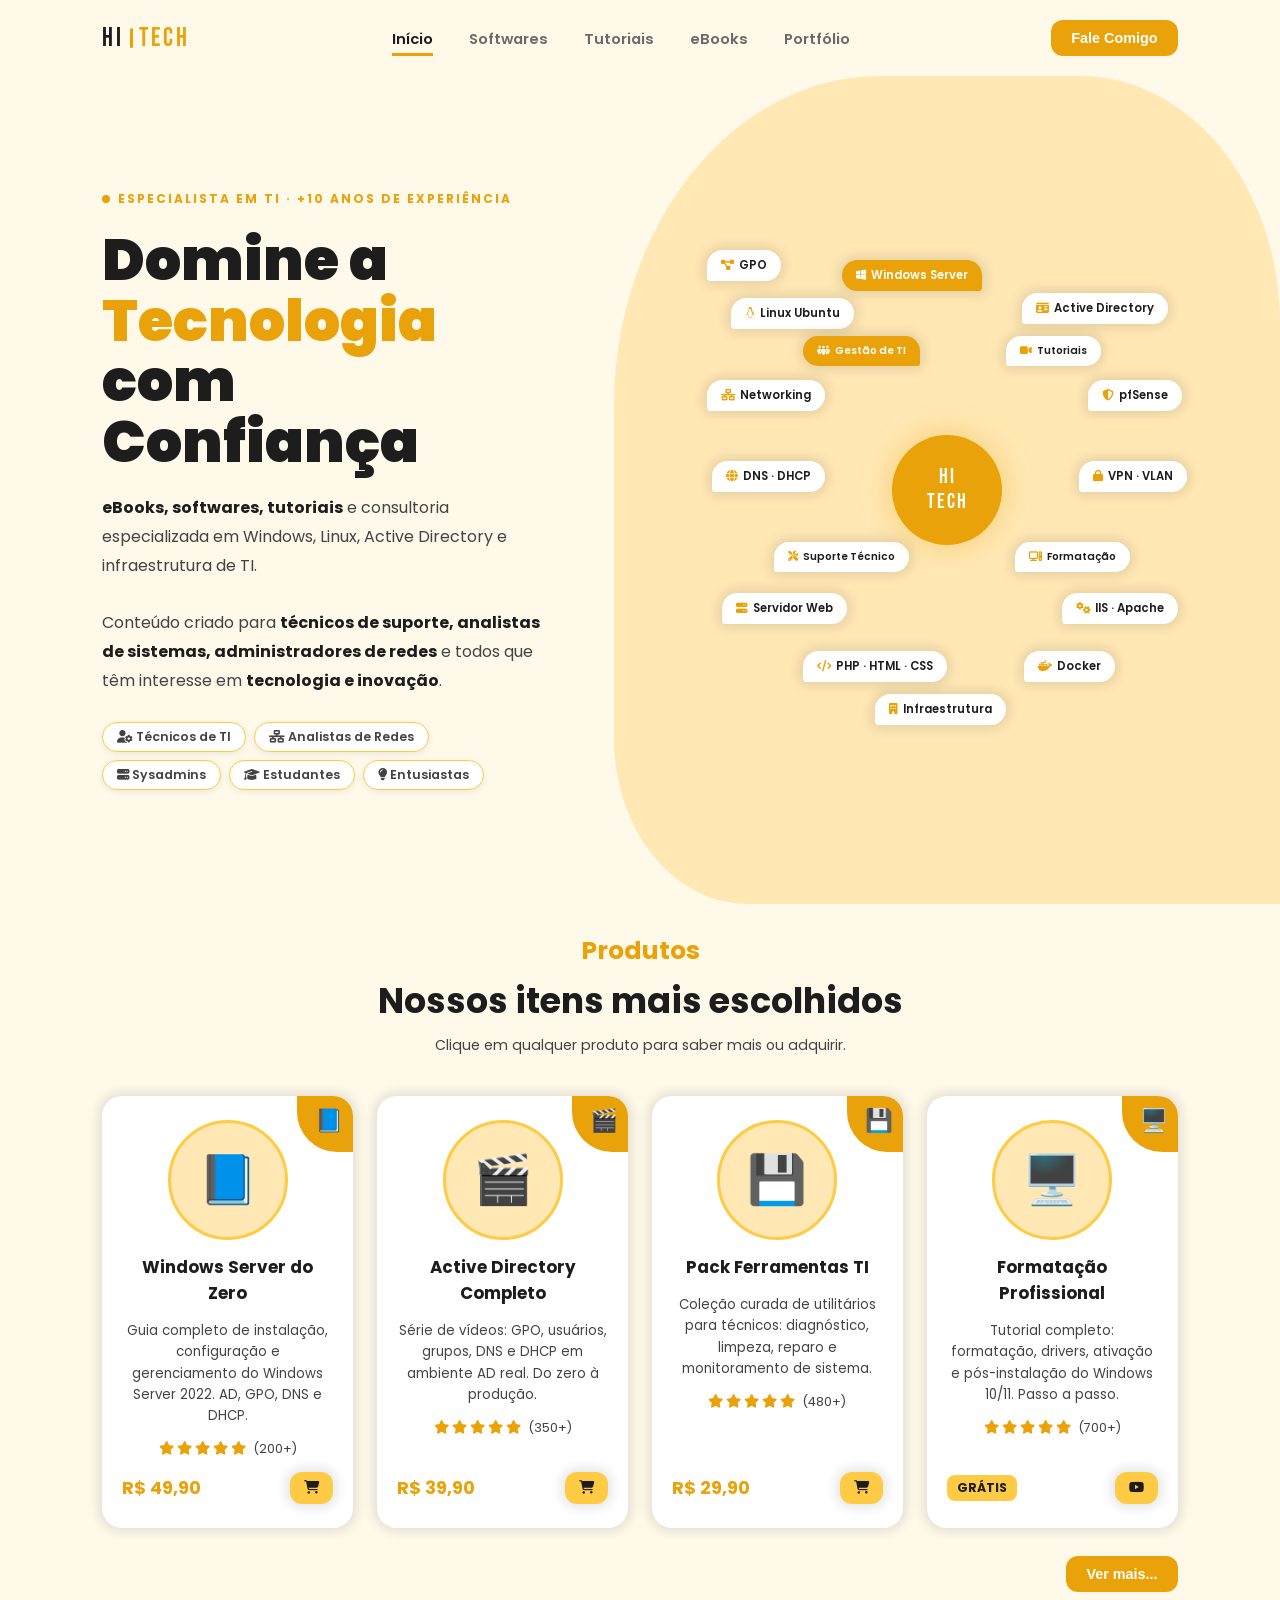
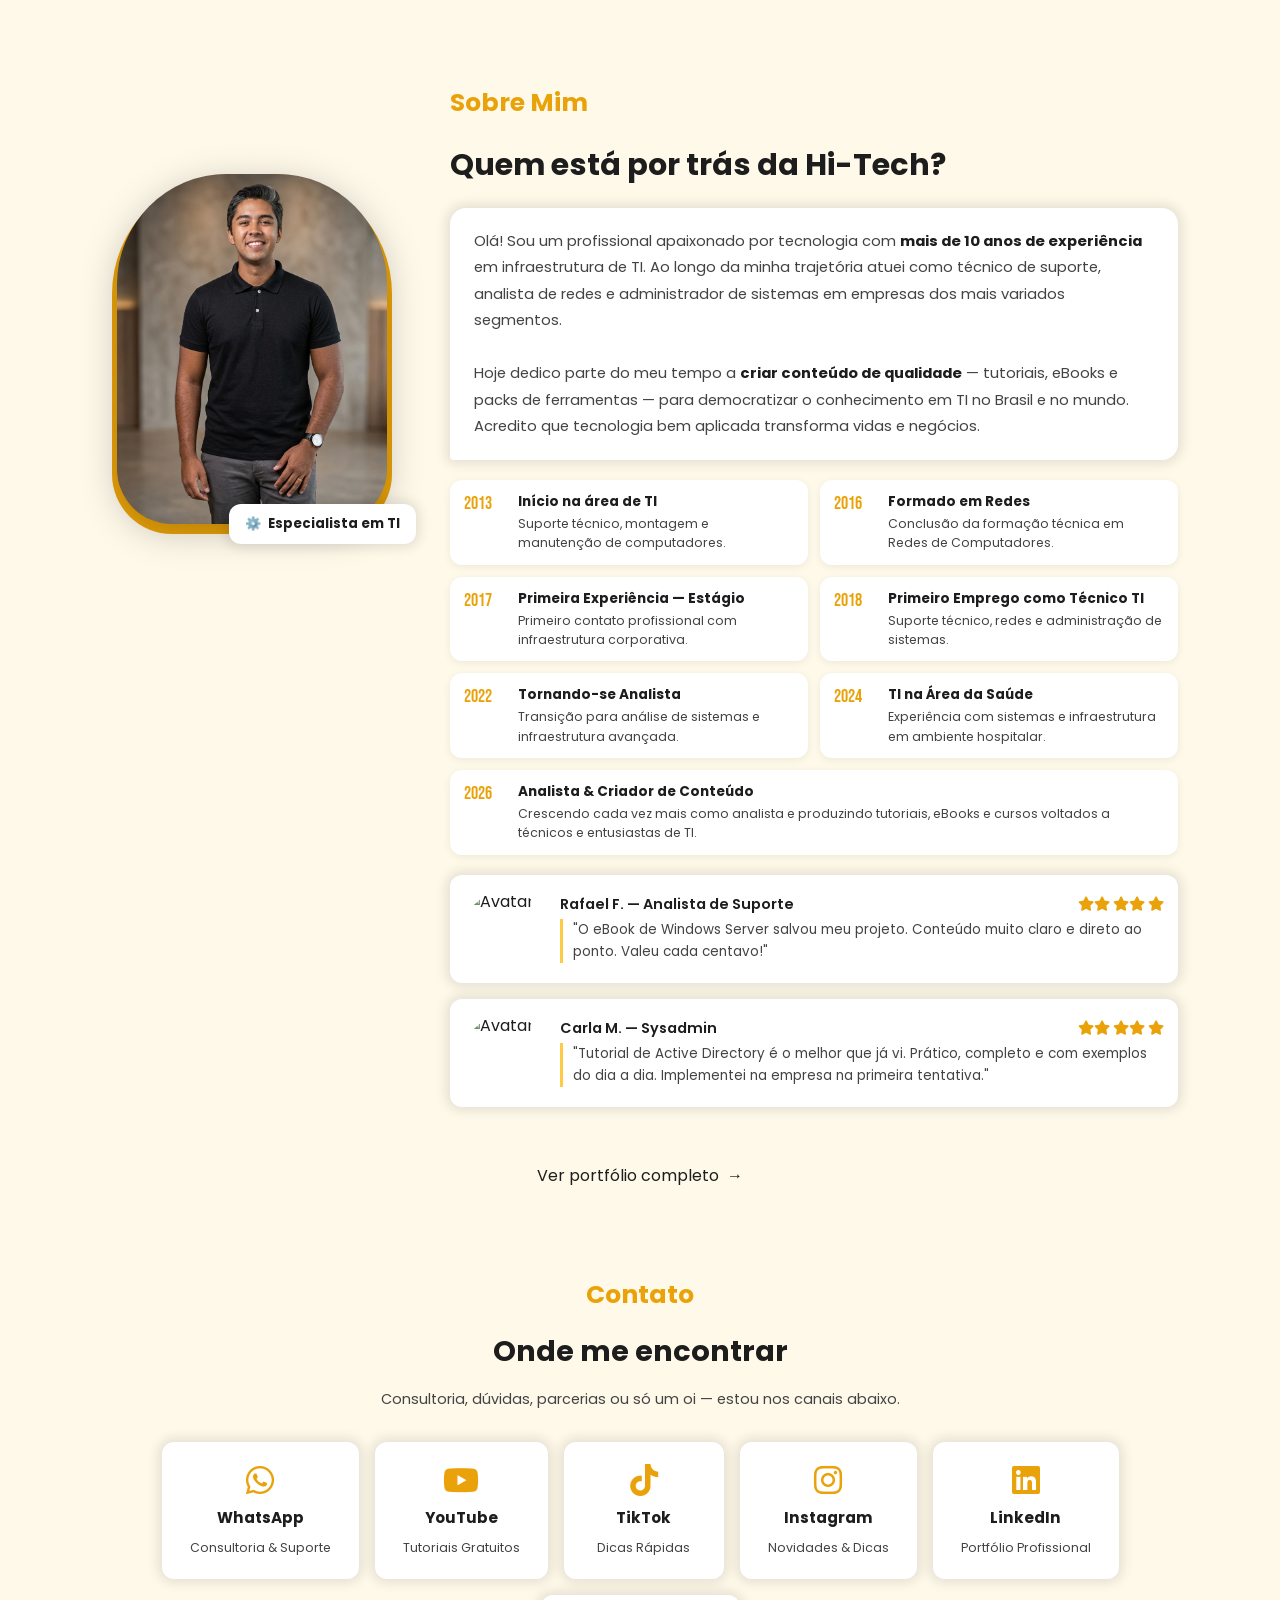
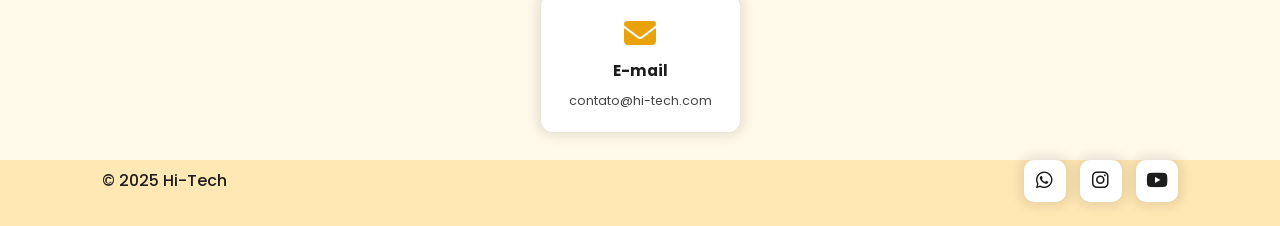
==== commit 3ae25b50: "atualização de pagina!" ====
--- a/index.html
+++ b/index.html
@@ -236,6 +236,12 @@
     #products .section-subtitle { margin-bottom:8px; }
     .products-note { font-size:.88rem; color:var(--muted); margin-bottom:32px; }
 
+    #products .btn-ver-mais {
+      flex-shrink:0; background:var(--accent); color:var(--white);
+      border-radius:var(--radius); padding:10px 20px; font-weight:700; font-size:.9rem;
+      border:none; cursor:pointer; transition:background .3s; white-space:nowrap; margin-left: auto;
+    }
+
     #product-grid {
       width:100%; display:flex; justify-content:center;
       flex-wrap:wrap; gap:24px; margin-top:8px;
@@ -290,81 +296,100 @@
     @media(max-width:580px) { .product-card { width:100%; } }
 
     /* =============================================
-       SOBRE MIM + DEPOIMENTOS (#about)
+       SOBRE MIM — NOVO LAYOUT
+       Coluna esq: foto fixa | Coluna dir: conteúdo
        ============================================= */
     #about {
-      display:flex; align-items:flex-start;
-      justify-content:center; gap:60px;
-      min-height:80vh; flex-wrap:wrap;
+      display:grid;
+      grid-template-columns:300px 1fr;
+      gap:48px;
+      align-items:start;
+      padding:60px 8%;
       background:var(--primary-bg);
     }
 
-    /* ── Foto ── */
+    /* ── Coluna esquerda — foto ── */
     #about-photo-wrap {
-      flex-shrink:0; display:flex; flex-direction:column;
-      align-items:center; gap:0; position:relative;
+      position:sticky; top:90px;          /* gruda ao rolar */
+      display:flex; flex-direction:column;
+      align-items:center; gap:0;
+      flex-shrink:0;
     }
     #about-photo-bg {
-      width:300px; height:380px;
-      background:var(--accent); border-radius:120px 120px 60px 60px;
-      position:absolute; bottom:0; left:50%; transform:translateX(-50%);
-      z-index:0;
+      width:280px; height:360px;
+      background:var(--accent);
+      border-radius:120px 120px 60px 60px;
+      position:absolute; bottom:0;
+      left:50%; transform:translateX(-50%);
+      bottom: 800;
+      
     }
     #about-photo {
-      width:290px; height:370px; object-fit:cover; object-position:top center;
+      width:270px; height:350px;
+      object-fit:cover; object-position:top center;
       border-radius:110px 110px 55px 55px;
       position:relative; z-index:1;
-      /* ↓ substitua chef.png pela sua foto */
-      filter:drop-shadow(0 8px 18px rgba(0,0,0,.18));
-    }
-    /* ── badge flutuante ── */
+      filter:drop-shadow(0 8px 18px rgba(0,0,0,.22));
+    }
+    /* wraper precisa ter altura pra o bg posicionar */
+    #about-photo-wrap { min-height:360px; position:relative; }
+
     .about-badge {
-      position:absolute; bottom:10px; right:-20px; z-index:2;
+      position:absolute; bottom:-10px; right:-14px; z-index:2;
       background:var(--white); border-radius:var(--radius);
       padding:10px 16px; box-shadow:var(--shadow);
       font-size:.82rem; font-weight:700; white-space:nowrap;
     }
     .about-badge span { color:var(--accent); margin-right:4px; }
 
-    /* ── Conteúdo ── */
+    /* ── Coluna direita — conteúdo ── */
     #about-content {
-      flex:1; min-width:280px; max-width:540px;
       display:flex; flex-direction:column; gap:20px;
+      min-width:0;
     }
     #about-content .section-title    { margin-bottom:0; }
     #about-content .section-subtitle { font-size:1.9rem; }
 
-    /* balão "sobre mim" */
+    /* balão bio */
     .about-bubble {
       background:var(--white); border-radius:16px 16px 16px 4px;
       padding:20px 24px; box-shadow:var(--shadow);
       font-size:.92rem; color:var(--muted); line-height:1.8;
-      position:relative;
     }
     .about-bubble strong { color:var(--dark); }
 
-    /* timeline rápida */
-    .about-timeline { display:flex; flex-direction:column; gap:12px; margin-top:4px; }
-    .tl-item { display:flex; gap:14px; align-items:flex-start; }
+    /* ── Timeline — grid 2 colunas dentro da coluna direita ── */
+    .about-timeline {
+      display:grid;
+      grid-template-columns:1fr 1fr;
+      gap:12px;
+    }
+    .tl-item.tl-full { grid-column:1 / -1; }
+
+    .tl-item {
+      display:flex; gap:10px; align-items:flex-start;
+      background:var(--white); border-radius:var(--radius);
+      padding:12px 14px; box-shadow:0 2px 8px rgba(0,0,0,.07);
+      transition:transform .25s, box-shadow .25s;
+    }
+    .tl-item:hover { transform:translateY(-3px); box-shadow:0 8px 20px rgba(0,0,0,.12); }
+
     .tl-year {
-      flex-shrink:0; width:52px; font-family:'Bebas Neue',sans-serif;
-      font-size:1.2rem; color:var(--accent); padding-top:2px;
-    }
-    .tl-text h4 { font-size:.88rem; font-weight:700; }
-    .tl-text p  { font-size:.82rem; color:var(--muted); line-height:1.6; }
+      flex-shrink:0; width:44px;
+      font-family:'Bebas Neue',sans-serif;
+      font-size:1.1rem; color:var(--accent); padding-top:1px;
+    }
+    .tl-text h4 { font-size:.85rem; font-weight:700; }
+    .tl-text p  { font-size:.78rem; color:var(--muted); line-height:1.55; margin-top:2px; }
 
     /* ── Depoimentos ── */
-    #feedbacks {
-      display:flex; flex-direction:column; gap:16px; margin-top:24px;
-    }
+    #feedbacks { display:flex; flex-direction:column; gap:16px; }
     .feedback {
       display:flex; align-items:center; gap:16px;
       background:var(--white); padding:14px; border-radius:var(--radius);
       box-shadow:var(--shadow);
     }
-    .feedback-avatar {
-      width:80px; height:80px; border-radius:50%; object-fit:cover; flex-shrink:0;
-    }
+    .feedback-avatar { width:80px; height:80px; border-radius:50%; object-fit:cover; flex-shrink:0; }
     .feedback-content p { display:flex; justify-content:space-between; font-weight:600; font-size:.9rem; }
     .feedback-content p span { color:var(--accent); }
     .feedback-content blockquote {
@@ -372,23 +397,17 @@
       border-left:3px solid var(--accent-light); padding-left:10px;
     }
 
-    /* ── Disqus ── */
-    #disqus-wrap {
-      width:100%; margin-top:32px;
-      background:var(--white); border-radius:20px;
-      padding:24px; box-shadow:var(--shadow);
-    }
-    #disqus-wrap h3 {
-      font-size:1.1rem; font-weight:700; margin-bottom:16px;
-      color:var(--dark); display:flex; align-items:center; gap:8px;
-    }
-    #disqus-wrap h3 i { color:var(--accent); }
-    #disqus_thread { min-height:200px; }
-
+    /* ── Responsivo ── */
     @media(max-width:900px){
-      #about { flex-direction:column; align-items:center; }
-      #about-content { max-width:100%; }
-      #about-photo-wrap { display:none; }   /* esconde foto em mobile pequeno */
+      #about {
+        grid-template-columns:1fr;
+      }
+      #about-photo-wrap { display:none; }
+      .about-timeline { grid-template-columns:1fr; }
+      .tl-item.tl-full { grid-column:1; }
+    }
+    @media(max-width:580px){
+      .about-timeline { grid-template-columns:1fr; }
     }
 
     /* =============================================
@@ -460,14 +479,13 @@
     </a>
 
     <!-- ── MENU CENTRAL ─────────────────────────
-         Para adicionar/remover links edite aqui  -->
+         Cada link aponta para sua própria página  -->
     <ul id="nav_list">
-      <li class="nav-item active"><a href="#home">Início</a></li>
-      <li class="nav-item"><a href="#products">Softwares</a></li>
-      <li class="nav-item"><a href="#products">Tutoriais</a></li>
-      <li class="nav-item"><a href="#products">eBooks</a></li>
-      <li class="nav-item"><a href="#about">Portfólio</a></li>
-      <li class="nav-item"><a href="#contact">Contato</a></li>
+      <li class="nav-item active"><a href="index.html">Início</a></li>
+      <li class="nav-item"><a href="softwares.html">Softwares</a></li>
+      <li class="nav-item"><a href="tutoriais.html">Tutoriais</a></li>
+      <li class="nav-item"><a href="ebooks.html">eBooks</a></li>
+      <li class="nav-item"><a href="index.html#about">Portfólio</a></li>
     </ul>
 
     <!-- ── BOTÃO CONTATO ──────────────────────── -->
@@ -484,10 +502,11 @@
   <!-- Menu mobile -->
   <div id="mobile_menu">
     <ul id="mobile_nav_list">
-      <li class="nav-item"><a href="#home">Início</a></li>
-      <li class="nav-item"><a href="#products">Produtos</a></li>
-      <li class="nav-item"><a href="#about">Sobre Mim</a></li>
-      <li class="nav-item"><a href="#contact">Contato</a></li>
+      <li class="nav-item"><a href="index.html">Início</a></li>
+      <li class="nav-item"><a href="softwares.html">Softwares</a></li>
+      <li class="nav-item"><a href="tutoriais.html">Tutoriais</a></li>
+      <li class="nav-item"><a href="ebooks.html">eBooks</a></li>
+      <li class="nav-item"><a href="index.html#about">Portfólio</a></li>
     </ul>
     <button class="btn-contact" style="margin-top:8px"
       onclick="document.getElementById('contact').scrollIntoView({behavior:'smooth'})">
@@ -684,6 +703,11 @@
     </div>
 
   </div><!-- /#product-grid -->
+
+  <!-- Botão Ver mais — mesmo estilo do Fale Comigo -->
+  <button class="btn-ver-mais" style="margin-top:28px" onclick="alert('Em breve: página completa de produtos!')">
+    Ver mais...
+  </button>
 </section>
 
 
@@ -697,13 +721,14 @@
   <div id="about-photo-wrap">
     <div id="about-photo-bg"></div>
     <img id="about-photo"
-         src="chef.png"
+         src="src/images/eu2.png"
          alt="Foto do especialista"
-         title="Substitua chef.png pela sua foto" />
+         title="Sua foto" />
     <div class="about-badge">
       <span>⚙️</span> Especialista em TI
     </div>
   </div>
+  
 
   <!-- ── CONTEÚDO ────────────────────────────────
        Edite os textos abaixo à vontade            -->
@@ -726,9 +751,9 @@
       no Brasil e no mundo. Acredito que tecnologia bem aplicada transforma vidas e negócios.
     </div>
 
-    <!-- Timeline rápida -->
+    <!-- Timeline lado a lado em grid 2 colunas -->
     <div class="about-timeline">
-      <!-- Edite ano e descrição de cada etapa -->
+
       <div class="tl-item">
         <div class="tl-year">2013</div>
         <div class="tl-text">
@@ -736,27 +761,55 @@
           <p>Suporte técnico, montagem e manutenção de computadores.</p>
         </div>
       </div>
+
       <div class="tl-item">
         <div class="tl-year">2016</div>
         <div class="tl-text">
-          <h4>Infraestrutura corporativa</h4>
-          <p>Windows Server, Active Directory, redes e implantação em empresas.</p>
+          <h4>Formado em Redes</h4>
+          <p>Conclusão da formação técnica em Redes de Computadores.</p>
         </div>
       </div>
+
       <div class="tl-item">
-        <div class="tl-year">2019</div>
+        <div class="tl-year">2017</div>
         <div class="tl-text">
-          <h4>Linux & Segurança</h4>
-          <p>pfSense, VPN, VLAN e segurança em redes corporativas.</p>
+          <h4>Primeira Experiência — Estágio</h4>
+          <p>Primeiro contato profissional com infraestrutura corporativa.</p>
         </div>
       </div>
+
+      <div class="tl-item">
+        <div class="tl-year">2018</div>
+        <div class="tl-text">
+          <h4>Primeiro Emprego como Técnico TI</h4>
+          <p>Suporte técnico, redes e administração de sistemas.</p>
+        </div>
+      </div>
+
       <div class="tl-item">
         <div class="tl-year">2022</div>
         <div class="tl-text">
-          <h4>Criação de conteúdo</h4>
-          <p>Tutoriais, eBooks e cursos voltados a técnicos e entusiastas de TI.</p>
+          <h4>Tornando-se Analista</h4>
+          <p>Transição para análise de sistemas e infraestrutura avançada.</p>
         </div>
       </div>
+
+      <div class="tl-item">
+        <div class="tl-year">2024</div>
+        <div class="tl-text">
+          <h4>TI na Área da Saúde</h4>
+          <p>Experiência com sistemas e infraestrutura em ambiente hospitalar.</p>
+        </div>
+      </div>
+
+      <div class="tl-item tl-full">
+        <div class="tl-year">2026</div>
+        <div class="tl-text">
+          <h4>Analista & Criador de Conteúdo</h4>
+          <p>Crescendo cada vez mais como analista e produzindo tutoriais, eBooks e cursos voltados a técnicos e entusiastas de TI.</p>
+        </div>
+      </div>
+
     </div>
 
     <!-- ── Depoimentos fixos (visuais) ───────────────
@@ -800,20 +853,18 @@
 
     </div><!-- /#feedbacks -->
 
-    <!-- ── DISQUS (comentários com login social) ──────
-         PASSO A PASSO PARA ATIVAR:
-         1. Acesse https://disqus.com e crie uma conta gratuita
-         2. Clique em "Get Started" → "I want to install Disqus on my site"
-         3. Escolha um "Shortname" (ex: hi-tech-br)
-         4. Substitua 'SEU-SHORTNAME-AQUI' abaixo pelo shortname escolhido
-         5. Pronto! O Disqus permite login com Google, Facebook, Twitter e e-mail
-         ─────────────────────────────────────────────── -->
-    <div id="disqus-wrap">
-      <h3><i class="fa-solid fa-comments"></i> Deixe seu comentário</h3>
-      <div id="disqus_thread"></div>
-    </div>
+    <!-- ── Área de comentários futura ──────────────
+         Será implementada na próxima etapa          -->
 
   </div><!-- /#about-content -->
+
+  <!-- Botão Ver mais portfólio -->
+  <div style="grid-column:1/-1; text-align:center; margin-top:8px;">
+    <a href="portfolio.html" class="btn-contact" style="display:inline-flex;align-items:center;gap:8px;text-decoration:none;">
+      Ver portfólio completo &nbsp;→
+    </a>
+  </div>
+
 </section><!-- /#about -->
 
 
@@ -893,24 +944,6 @@
      SCRIPTS
 ═══════════════════════════ -->
 <script>
-/* ─────────────────────────────────────────────
-   DISQUS — substitua 'SEU-SHORTNAME-AQUI'
-   pelo shortname que você criou em disqus.com
-   ───────────────────────────────────────────── */
-var disqus_config = function () {
-  this.page.url = window.location.href;
-  this.page.identifier = 'hitech-home';
-};
-(function() {
-  var d = document, s = d.createElement('script');
-  // ↓ TROQUE AQUI pelo seu shortname do Disqus
-  s.src = 'https://SEU-SHORTNAME-AQUI.disqus.com/embed.js';
-  s.setAttribute('data-timestamp', +new Date());
-  (d.head || d.body).appendChild(s);
-})();
-</script>
-
-<script>
 $(document).ready(function () {
 
   /* ── Menu mobile ── */
@@ -943,16 +976,16 @@
   });
 
   /* ── ScrollReveal ── */
-  ScrollReveal().reveal('#cta',          { origin:'left',  duration:1200, distance:'24px' });
-  ScrollReveal().reveal('.word-cloud',   { origin:'right', duration:1200, distance:'24px' });
-  ScrollReveal().reveal('.product-card', { origin:'bottom',duration:800,  distance:'20px', interval:120 });
-  ScrollReveal().reveal('#about-photo-wrap', { origin:'left', duration:1000, distance:'24px' });
-  ScrollReveal().reveal('.about-bubble', { origin:'right', duration:900,  distance:'20px' });
-  ScrollReveal().reveal('.tl-item',      { origin:'right', duration:700,  distance:'16px', interval:100 });
-  ScrollReveal().reveal('.feedback',     { origin:'bottom',duration:700,  distance:'16px', interval:120 });
-  ScrollReveal().reveal('.contact-card', { origin:'bottom',duration:700,  distance:'16px', interval:100 });
+  ScrollReveal().reveal('#cta',             { origin:'left',   duration:1200, distance:'24px' });
+  ScrollReveal().reveal('.word-cloud',      { origin:'right',  duration:1200, distance:'24px' });
+  ScrollReveal().reveal('.product-card',    { origin:'bottom', duration:800,  distance:'20px', interval:120 });
+  ScrollReveal().reveal('#about-photo-wrap',{ origin:'left',   duration:1000, distance:'24px' });
+  ScrollReveal().reveal('.about-bubble',    { origin:'right',  duration:900,  distance:'20px' });
+  ScrollReveal().reveal('.tl-item',         { origin:'bottom', duration:600,  distance:'16px', interval:80 });
+  ScrollReveal().reveal('.feedback',        { origin:'bottom', duration:700,  distance:'16px', interval:120 });
+  ScrollReveal().reveal('.contact-card',    { origin:'bottom', duration:700,  distance:'16px', interval:100 });
 });
 </script>
 
 </body>
-</html>
+</html>
